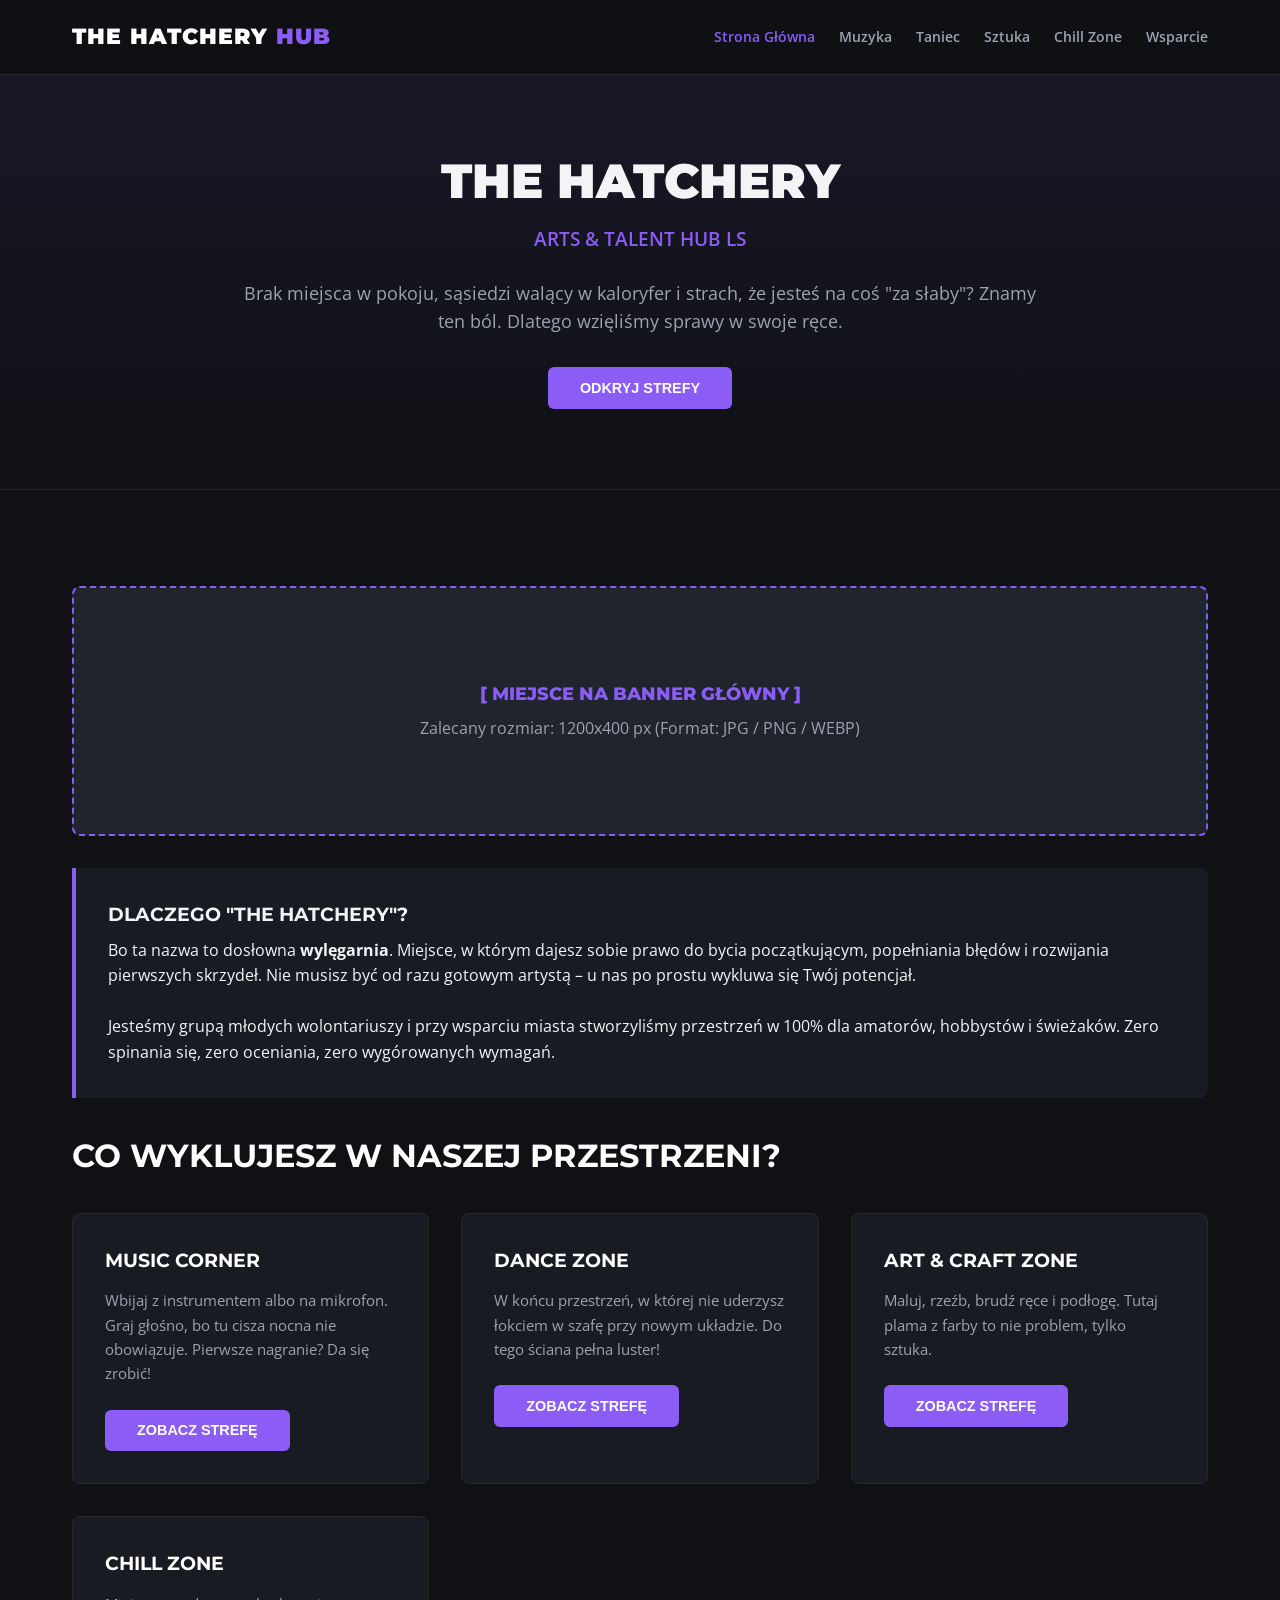
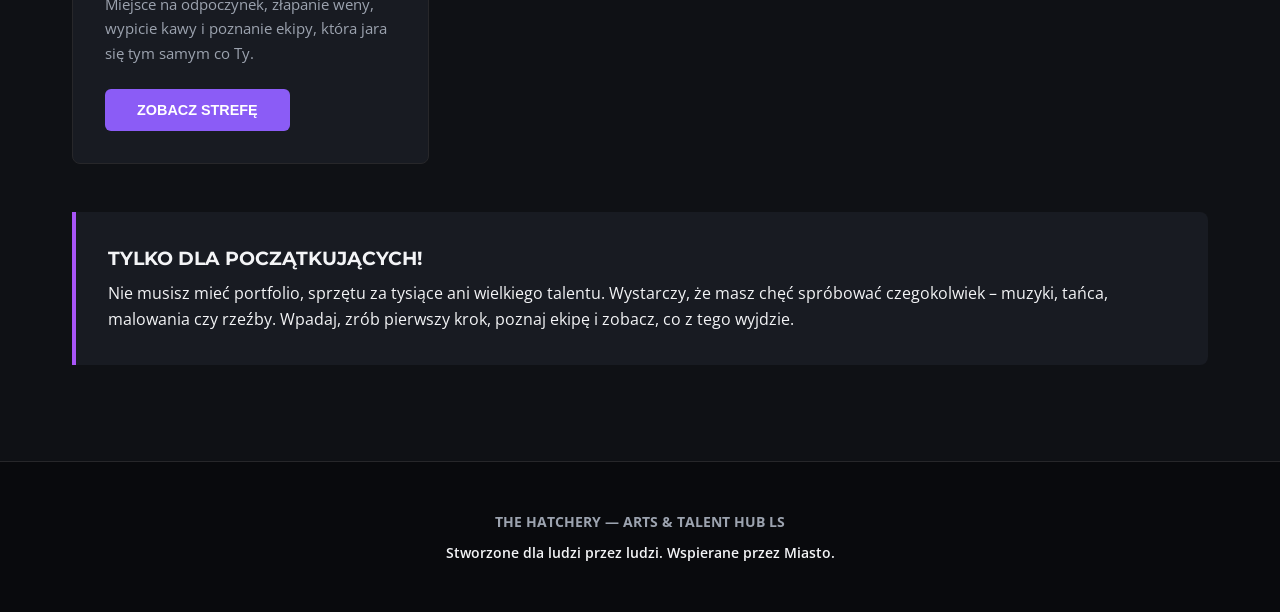
==== hatchery.html @ 0cee9ce8 "Add files via upload" ====
<!DOCTYPE html>
<html lang="pl">
<head>
    <meta charset="UTF-8">
    <meta name="viewport" content="width=device-width, initial-scale=1.0">
    <title>THE HATCHERY — Arts & Talent Hub LS</title>
    <!-- Google Fonts -->
    <link rel="preconnect" href="https://fonts.googleapis.com">
    <link rel="preconnect" href="https://fonts.gstatic.com" crossorigin>
    <link href="https://fonts.googleapis.com/css2?family=Montserrat:wght@400;600;800;900&family=Open+Sans:wght@400;600&display=swap" rel="stylesheet">
    
    <style>
        /* --- CSS STYLES --- */
        :root {
            --bg-color: #0f1115;
            --card-bg: #181b22;
            --accent-purple: #8b5cf6;
            --accent-purple-hover: #7c3aed;
            --text-main: #f3f4f6;
            --text-muted: #9ca3af;
            --border-color: #27272a;
        }

        * {
            box-sizing: border-box;
            margin: 0;
            padding: 0;
        }

        body {
            font-family: 'Open Sans', sans-serif;
            background-color: var(--bg-color);
            color: var(--text-main);
            line-height: 1.6;
            display: flex;
            flex-direction: column;
            min-height: 100vh;
        }

        h1, h2, h3, h4, .logo {
            font-family: 'Montserrat', sans-serif;
            text-transform: uppercase;
        }

        /* --- NAVIGATION --- */
        header {
            background-color: rgba(15, 17, 21, 0.95);
            position: sticky;
            top: 0;
            z-index: 100;
            border-bottom: 1px solid var(--border-color);
            backdrop-filter: blur(10px);
        }

        .nav-container {
            max-width: 1200px;
            margin: 0 auto;
            display: flex;
            justify-content: space-between;
            align-items: center;
            padding: 1.2rem 2rem;
        }

        .logo {
            font-weight: 900;
            font-size: 1.4rem;
            letter-spacing: 1px;
            color: #fff;
        }

        .logo span {
            color: var(--accent-purple);
        }

        .nav-links {
            display: flex;
            list-style: none;
            gap: 1.5rem;
        }

        .nav-links a {
            color: var(--text-muted);
            text-decoration: none;
            font-weight: 600;
            font-size: 0.9rem;
            transition: color 0.3s ease;
            cursor: pointer;
        }

        .nav-links a:hover,
        .nav-links a.active {
            color: var(--accent-purple);
        }

        /* --- HERO SECTION --- */
        .hero {
            padding: 5rem 2rem;
            text-align: center;
            background: linear-gradient(180deg, rgba(139,92,246,0.08) 0%, rgba(15,17,21,1) 100%);
            border-bottom: 1px solid var(--border-color);
        }

        .hero-content {
            max-width: 800px;
            margin: 0 auto;
        }

        .hero h1 {
            font-size: 3rem;
            font-weight: 900;
            margin-bottom: 1rem;
            line-height: 1.1;
        }

        .hero p.tagline {
            font-size: 1.2rem;
            color: var(--accent-purple);
            font-weight: 600;
            margin-bottom: 1.5rem;
        }

        .hero p.desc {
            color: var(--text-muted);
            font-size: 1.1rem;
            margin-bottom: 2rem;
        }

        .btn {
            display: inline-block;
            background-color: var(--accent-purple);
            color: #fff;
            font-weight: 800;
            padding: 0.8rem 2rem;
            border-radius: 6px;
            text-decoration: none;
            text-transform: uppercase;
            font-size: 0.9rem;
            transition: background 0.3s ease;
            cursor: pointer;
            border: none;
        }

        .btn:hover {
            background-color: var(--accent-purple-hover);
        }

        /* --- BANNER PLACEHOLDER --- */
        .banner-placeholder {
            width: 100%;
            height: 250px;
            background-color: #1f242d;
            border: 2px dashed var(--accent-purple);
            border-radius: 8px;
            display: flex;
            flex-direction: column;
            justify-content: center;
            align-items: center;
            color: var(--text-muted);
            margin: 2rem 0;
            text-align: center;
            padding: 1rem;
        }

        .banner-placeholder span {
            font-family: 'Montserrat', sans-serif;
            font-weight: 800;
            color: var(--accent-purple);
            font-size: 1.1rem;
            margin-bottom: 0.5rem;
            text-transform: uppercase;
        }

        /* --- MAIN CONTENT & TABS --- */
        .container {
            max-width: 1200px;
            margin: 0 auto;
            padding: 4rem 2rem;
            flex: 1;
        }

        .tab-content {
            display: none;
            animation: fadeIn 0.4s ease-in-out;
        }

        .tab-content.active {
            display: block;
        }

        @keyframes fadeIn {
            from { opacity: 0; transform: translateY(10px); }
            to { opacity: 1; transform: translateY(0); }
        }

        /* --- CARDS & GRID --- */
        .grid {
            display: grid;
            grid-template-columns: repeat(auto-fit, minmax(280px, 1fr));
            gap: 2rem;
            margin-top: 2rem;
        }

        .card {
            background-color: var(--card-bg);
            border: 1px solid var(--border-color);
            border-radius: 8px;
            padding: 2rem;
            transition: transform 0.3s ease, border-color 0.3s ease;
        }

        .card:hover {
            transform: translateY(-5px);
            border-color: var(--accent-purple);
        }

        .card h3 {
            margin-bottom: 0.8rem;
            color: #fff;
        }

        .card p {
            color: var(--text-muted);
            font-size: 0.95rem;
            margin-bottom: 1.5rem;
        }

        /* --- SECTION HEADINGS --- */
        .section-title {
            font-size: 2rem;
            margin-bottom: 1rem;
            color: #fff;
        }

        .section-subtitle {
            color: var(--text-muted);
            margin-bottom: 2rem;
            font-size: 1.1rem;
        }

        .highlight-box {
            background-color: var(--card-bg);
            border-left: 4px solid var(--accent-purple);
            padding: 2rem;
            margin: 2rem 0;
            border-radius: 0 8px 8px 0;
        }

        .highlight-box h3 {
            margin-bottom: 0.5rem;
        }

        ul.feature-list {
            list-style: none;
            margin-top: 1rem;
        }

        ul.feature-list li {
            position: relative;
            padding-left: 1.8rem;
            margin-bottom: 0.8rem;
            color: var(--text-main);
        }

        ul.feature-list li::before {
            content: "-";
            position: absolute;
            left: 0;
            color: var(--accent-purple);
            font-weight: bold;
            font-size: 1.2rem;
        }

        /* --- FOOTER --- */
        footer {
            background-color: #090a0d;
            border-top: 1px solid var(--border-color);
            padding: 3rem 2rem;
            text-align: center;
            color: var(--text-muted);
            font-size: 0.9rem;
        }

        footer p.support {
            margin-top: 0.5rem;
            color: var(--text-main);
            font-weight: 600;
        }

        /* --- RESPONSIVE --- */
        @media (max-width: 768px) {
            .nav-container {
                flex-direction: column;
                gap: 1rem;
            }
            .nav-links {
                flex-wrap: wrap;
                justify-content: center;
                gap: 1rem;
            }
            .hero h1 {
                font-size: 2.2rem;
            }
        }
    </style>
</head>
<body>

    <!-- NAVIGATION -->
    <header>
        <div class="nav-container">
            <div class="logo">THE HATCHERY <span>HUB</span></div>
            <ul class="nav-links">
                <li><a class="nav-btn active" onclick="openTab('home')">Strona Główna</a></li>
                <li><a class="nav-btn" onclick="openTab('music')">Muzyka</a></li>
                <li><a class="nav-btn" onclick="openTab('dance')">Taniec</a></li>
                <li><a class="nav-btn" onclick="openTab('art')">Sztuka</a></li>
                <li><a class="nav-btn" onclick="openTab('chill')">Chill Zone</a></li>
                <li><a class="nav-btn" onclick="openTab('support')">Wsparcie</a></li>
            </ul>
        </div>
    </header>

    <!-- HERO SECTION -->
    <section class="hero">
        <div class="hero-content">
            <h1>THE HATCHERY</h1>
            <p class="tagline">ARTS & TALENT HUB LS</p>
            <p class="desc">Brak miejsca w pokoju, sąsiedzi walący w kaloryfer i strach, że jesteś na coś "za słaby"? Znamy ten ból. Dlatego wzięliśmy sprawy w swoje ręce.</p>
            <button class="btn" onclick="openTab('music')">Odkryj Strefy</button>
        </div>
    </section>

    <!-- MAIN CONTAINER -->
    <div class="container">

        <!-- TAB: HOME -->
        <div id="home" class="tab-content active">
            
            <!-- BANNER PLACEHOLDER: MAIN HOME -->
            <div class="banner-placeholder">
                <span>[ MIEJSCE NA BANNER GŁÓWNY ]</span>
                <p>Zalecany rozmiar: 1200x400 px (Format: JPG / PNG / WEBP)</p>
            </div>

            <div class="highlight-box">
                <h3>Dlaczego "The Hatchery"?</h3>
                <p>Bo ta nazwa to dosłowna <strong>wylęgarnia</strong>. Miejsce, w którym dajesz sobie prawo do bycia początkującym, popełniania błędów i rozwijania pierwszych skrzydeł. Nie musisz być od razu gotowym artystą – u nas po prostu wykluwa się Twój potencjał.</p>
                <br>
                <p>Jesteśmy grupą młodych wolontariuszy i przy wsparciu miasta stworzyliśmy przestrzeń w 100% dla amatorów, hobbystów i świeżaków. Zero spinania się, zero oceniania, zero wygórowanych wymagań.</p>
            </div>

            <h2 class="section-title">Co wyklujesz w naszej przestrzeni?</h2>
            <div class="grid">
                <div class="card">
                    <h3>Music Corner</h3>
                    <p>Wbijaj z instrumentem albo na mikrofon. Graj głośno, bo tu cisza nocna nie obowiązuje. Pierwsze nagranie? Da się zrobić!</p>
                    <button class="btn" onclick="openTab('music')">Zobacz Strefę</button>
                </div>
                <div class="card">
                    <h3>Dance Zone</h3>
                    <p>W końcu przestrzeń, w której nie uderzysz łokciem w szafę przy nowym układzie. Do tego ściana pełna luster!</p>
                    <button class="btn" onclick="openTab('dance')">Zobacz Strefę</button>
                </div>
                <div class="card">
                    <h3>Art & Craft Zone</h3>
                    <p>Maluj, rzeźb, brudź ręce i podłogę. Tutaj plama z farby to nie problem, tylko sztuka.</p>
                    <button class="btn" onclick="openTab('art')">Zobacz Strefę</button>
                </div>
                <div class="card">
                    <h3>Chill Zone</h3>
                    <p>Miejsce na odpoczynek, złapanie weny, wypicie kawy i poznanie ekipy, która jara się tym samym co Ty.</p>
                    <button class="btn" onclick="openTab('chill')">Zobacz Strefę</button>
                </div>
            </div>

            <div class="highlight-box" style="margin-top: 3rem; border-color: #a855f7;">
                <h3>Tylko dla początkujących!</h3>
                <p>Nie musisz mieć portfolio, sprzętu za tysiące ani wielkiego talentu. Wystarczy, że masz chęć spróbować czegokolwiek – muzyki, tańca, malowania czy rzeźby. Wpadaj, zrób pierwszy krok, poznaj ekipę i zobacz, co z tego wyjdzie.</p>
            </div>
        </div>

        <!-- TAB: MUSIC -->
        <div id="music" class="tab-content">
            <h2 class="section-title">Music Corner</h2>
            <p class="section-subtitle">Twoja przestrzeń do hałasowania. Bez narzekania sąsiadów.</p>
            
            <!-- BANNER PLACEHOLDER: MUSIC -->
            <div class="banner-placeholder">
                <span>[ MIEJSCE NA BANNER - STREFA MUZYCZNA ]</span>
                <p>Zalecany rozmiar: 1200x350 px</p>
            </div>

            <p>Wbijaj z własnym instrumentem albo skorzystaj z tego, co mamy na miejscu. Graj głośno, eksperymentuj i szukaj swojego brzmienia. Cisza nocna u nas nie obowiązuje!</p>
            
            <div class="grid" style="margin-top: 2rem;">
                <div class="card">
                    <h3>Pierwsze Nagranie</h3>
                    <p>Chcesz usłyszeć swój wokal lub gitarę na głośnikach? Pomagamy zarejestrować pierwsze ścieżki bez presji.</p>
                </div>
                <div class="card">
                    <h3>Produkcja Muzyczna</h3>
                    <p>Jeżeli jesteś początkującym producentem – wpadaj! Zmontuj bit, przetestuj odsłuch i skonsultuj pomysły z innymi.</p>
                </div>
                <div class="card">
                    <h3>Jam Sessions</h3>
                    <p>Poznawaj innych grajków, łącz siły i twórz muzykę w luźnej atmosferze.</p>
                </div>
            </div>
        </div>

        <!-- TAB: DANCE -->
        <div id="dance" class="tab-content">
            <h2 class="section-title">Dance Zone</h2>
            <p class="section-subtitle">W końcu przestrzeń, w której nie uderzysz łokciem w szafę.</p>
            
            <!-- BANNER PLACEHOLDER: DANCE -->
            <div class="banner-placeholder">
                <span>[ MIEJSCE NA BANNER - STREFA TANECZNA ]</span>
                <p>Zalecany rozmiar: 1200x350 px</p>
            </div>

            <p>Niezależnie od tego, czy ćwiczysz hip-hop, shuffle, układ z TikToka czy taniec współczesny – potrzebujesz miejsca i pełnej swobody ruchu.</p>
            
            <div class="highlight-box">
                <h3>Co u nas znajdziesz?</h3>
                <ul class="feature-list">
                    <li><strong>Ściana pełna luster</strong> — widok na każdy krok, by szlifować ruchy.</li>
                    <li><strong>Nagłośnienie Bluetooth</strong> — podłączasz telefon i puszczasz swoją nutę.</li>
                    <li><strong>Pełna swoboda</strong> — zero profesjonalnych ocen, trenujesz we własnym tempie.</li>
                </ul>
            </div>
        </div>

        <!-- TAB: ART -->
        <div id="art" class="tab-content">
            <h2 class="section-title">Art & Craft Zone</h2>
            <p class="section-subtitle">Maluj, rzeźb, brudź ręce i podłogę. Tutaj plama z farby to nie problem, tylko sztuka.</p>
            
            <!-- BANNER PLACEHOLDER: ART -->
            <div class="banner-placeholder">
                <span>[ MIEJSCE NA BANNER - STREFA SZTUKI ]</span>
                <p>Zalecany rozmiar: 1200x350 px</p>
            </div>

            <p>Masz dość uważania, żeby nie zabrudzić biurka w pokoju? W Art & Craft Zone możesz w pełni wejść w proces twórczy.</p>
            
            <div class="grid" style="margin-top: 2rem;">
                <div class="card">
                    <h3>Malarstwo & Rysunek</h3>
                    <p>Sztalugi, płótna, szkicowniki – złap za pędzel, węgiel lub farbę.</p>
                </div>
                <div class="card">
                    <h3>Rzeźba & Plastika</h3>
                    <p>Praca z gliną, masami plastycznymi i formowaniem przestrzennych kształtów.</p>
                </div>
                <div class="card">
                    <h3>Upcycling & DIY</h3>
                    <p>Daj drugie życie starym ubraniom lub przedmiotom – przerabiaj po swojemu.</p>
                </div>
            </div>
        </div>

        <!-- TAB: CHILL -->
        <div id="chill" class="tab-content">
            <h2 class="section-title">Chill Zone</h2>
            <p class="section-subtitle">Zresetuj głowę, złap wencję i poznaj ludzi takich jak Ty.</p>
            
            <!-- BANNER PLACEHOLDER: CHILL -->
            <div class="banner-placeholder">
                <span>[ MIEJSCE NA BANNER - STREFA CHILL ]</span>
                <p>Zalecany rozmiar: 1200x350 px</p>
            </div>

            <p>Sztuka to nie tylko praca – to też rozmowy, inspiracje i po prostu spędzanie czasu razem. Chill Zone to serce The Hatchery.</p>
            
            <div class="highlight-box">
                <h3>Klimat w Chill Zone:</h3>
                <ul class="feature-list">
                    <li>Wygodne kanapy i pufy do odcięcia się od świata.</li>
                    <li>Kącik z dobrą kawą i herbatą.</li>
                    <li>Tablica Inspiracji – szukasz wokalisty do bitu albo kogoś do malowania? Zostaw info!</li>
                </ul>
            </div>
        </div>

        <!-- TAB: SUPPORT -->
        <div id="support" class="tab-content">
            <h2 class="section-title">Chcesz wspomóc nas w działaniach?</h2>
            <p class="section-subtitle">Tworzymy to miejsce wspólnie.</p>
            
            <div class="grid">
                <div class="card">
                    <h3>Zostań Wolontariuszem / Mentorem</h3>
                    <p>Masz już jakieś doświadczenie albo po prostu chcesz pomóc w ogarnianiu przestrzeni? Wspieraj początkujących i dołącz do naszej ekipy.</p>
                </div>
                <div class="card">
                    <h3>Wsparcie Materialne</h3>
                    <p>Jeżeli chcesz wspomóc nas w sposób materialny – zapraszamy do kontaktu. <strong>Nie przyjmujemy jednak środków finansowych, a jedynie potrzebny sprzęt</strong> (instrumenty, sztalugi, nagłośnienie, materiały plastyczne).</p>
                </div>
            </div>
        </div>

    </div>

    <!-- FOOTER -->
    <footer>
        <p><strong>THE HATCHERY — ARTS & TALENT HUB LS</strong></p>
        <p class="support">Stworzone dla ludzi przez ludzi. Wspierane przez Miasto.</p>
    </footer>

    <!-- JAVASCRIPT FOR TABS -->
    <script>
        function openTab(tabName) {
            // Hide all tab contents
            const contents = document.querySelectorAll('.tab-content');
            contents.forEach(content => content.classList.remove('active'));

            // Remove active class from all nav links
            const navBtns = document.querySelectorAll('.nav-btn');
            navBtns.forEach(btn => btn.classList.remove('active'));

            // Show selected tab
            document.getElementById(tabName).classList.add('active');

            // Set active class on navbar link if applicable
            navBtns.forEach(btn => {
                if(btn.getAttribute('onclick').includes(tabName)) {
                    btn.classList.add('active');
                }
            });

            // Scroll smoothly to top of content
            window.scrollTo({top: 0, behavior: 'smooth'});
        }
    </script>
</body>
</html>
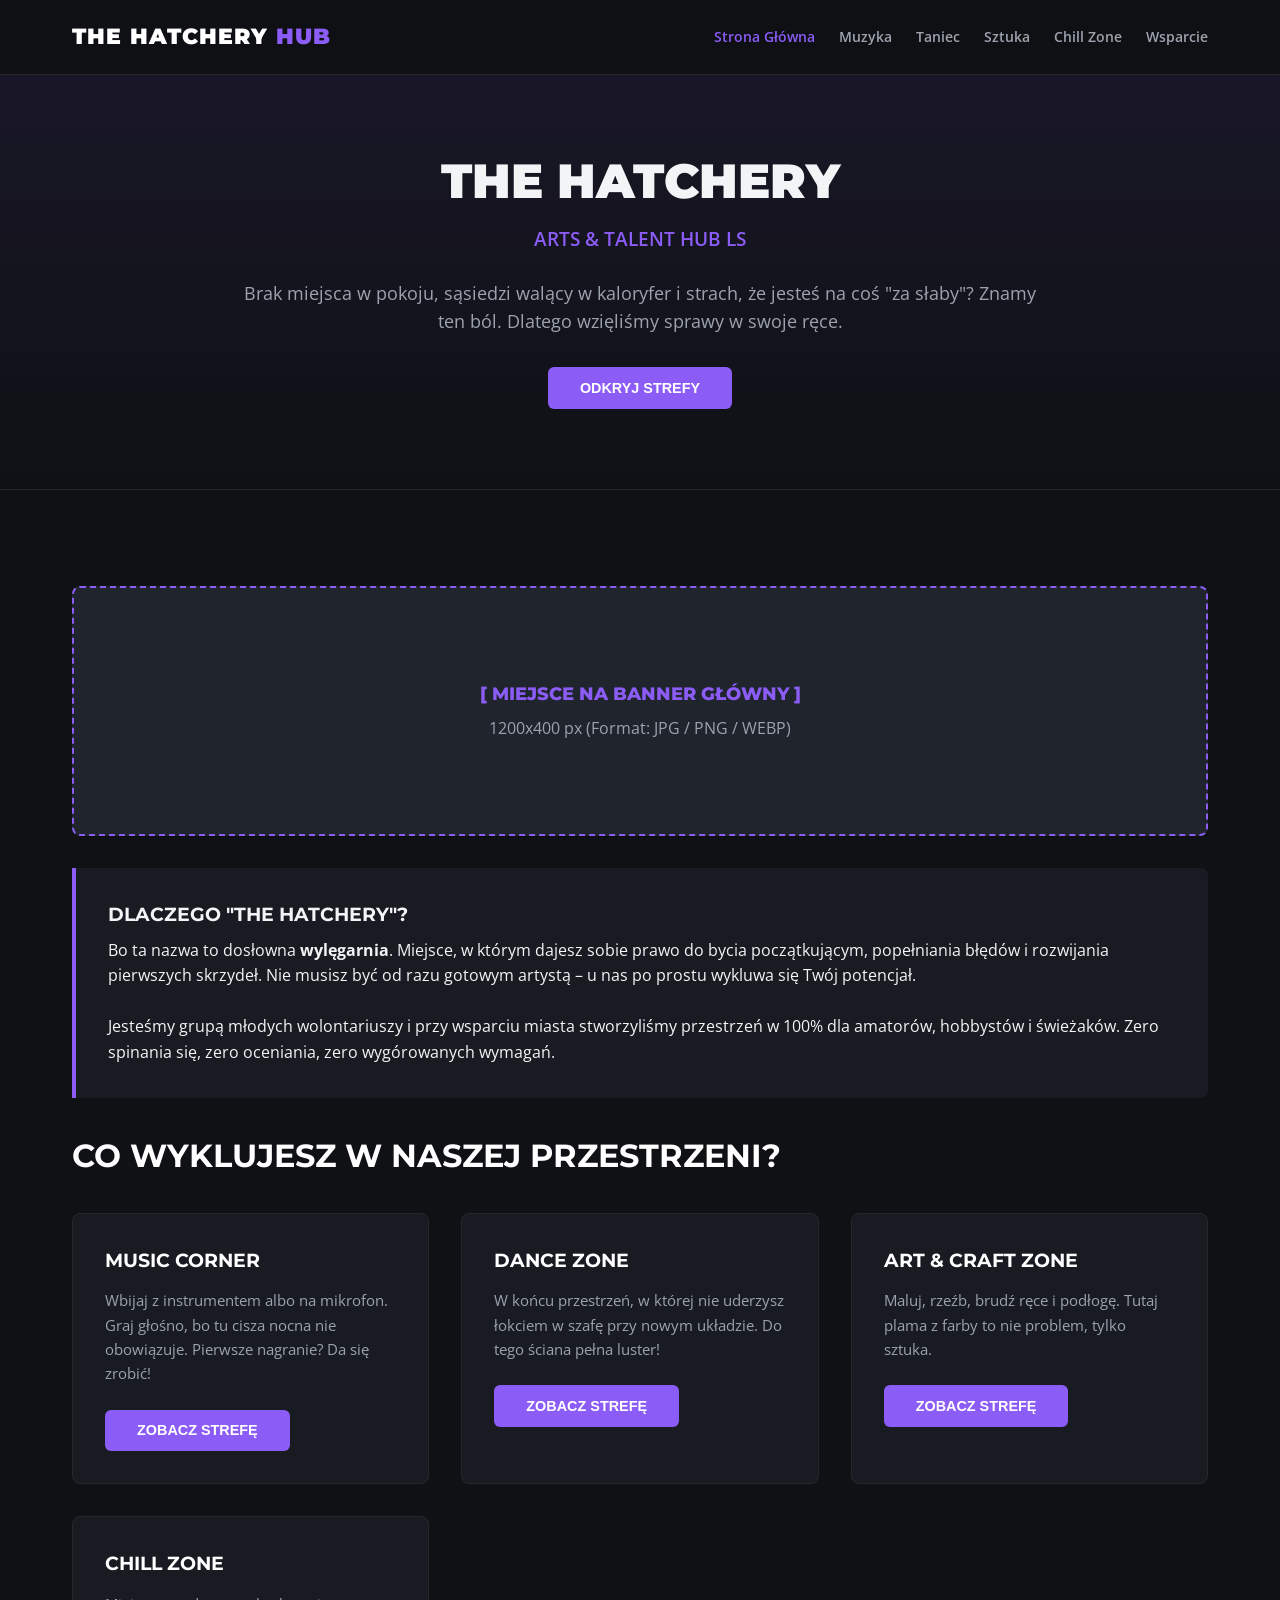
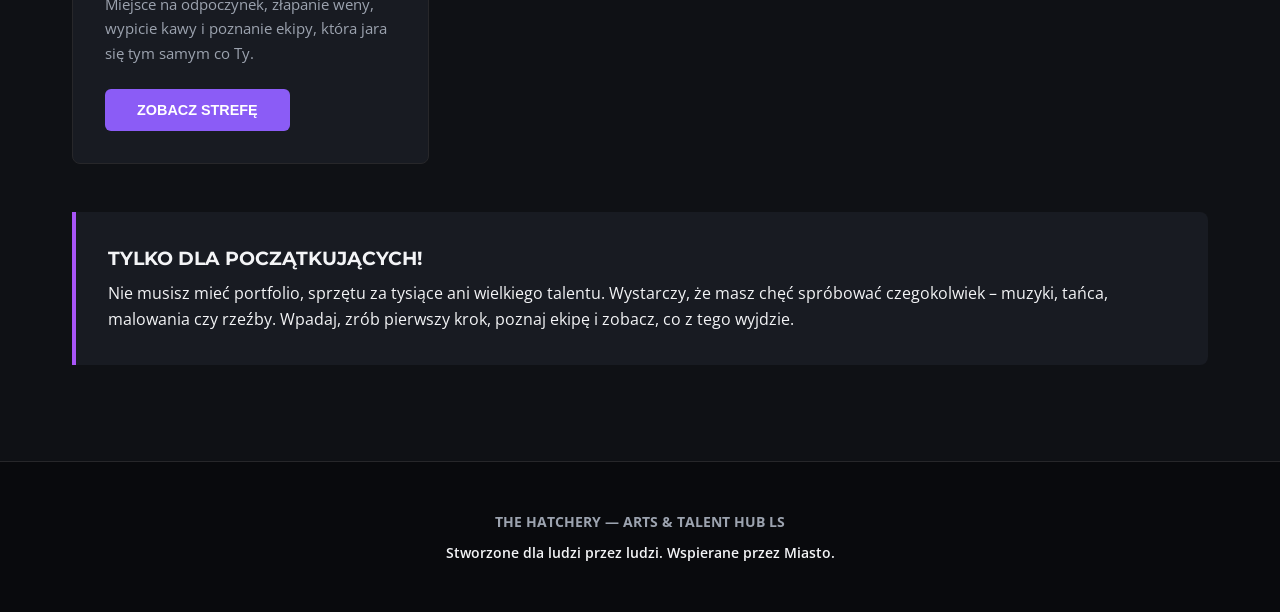
==== commit a43783ff: "Update hatchery.html" ====
--- a/hatchery.html
+++ b/hatchery.html
@@ -339,7 +339,7 @@
             <!-- BANNER PLACEHOLDER: MAIN HOME -->
             <div class="banner-placeholder">
                 <span>[ MIEJSCE NA BANNER GŁÓWNY ]</span>
-                <p>Zalecany rozmiar: 1200x400 px (Format: JPG / PNG / WEBP)</p>
+                <p>1200x400 px (Format: JPG / PNG / WEBP)</p>
             </div>
 
             <div class="highlight-box">
@@ -387,7 +387,7 @@
             <!-- BANNER PLACEHOLDER: MUSIC -->
             <div class="banner-placeholder">
                 <span>[ MIEJSCE NA BANNER - STREFA MUZYCZNA ]</span>
-                <p>Zalecany rozmiar: 1200x350 px</p>
+                <p>1200x350 px</p>
             </div>
 
             <p>Wbijaj z własnym instrumentem albo skorzystaj z tego, co mamy na miejscu. Graj głośno, eksperymentuj i szukaj swojego brzmienia. Cisza nocna u nas nie obowiązuje!</p>
@@ -416,7 +416,7 @@
             <!-- BANNER PLACEHOLDER: DANCE -->
             <div class="banner-placeholder">
                 <span>[ MIEJSCE NA BANNER - STREFA TANECZNA ]</span>
-                <p>Zalecany rozmiar: 1200x350 px</p>
+                <p>1200x350 px</p>
             </div>
 
             <p>Niezależnie od tego, czy ćwiczysz hip-hop, shuffle, układ z TikToka czy taniec współczesny – potrzebujesz miejsca i pełnej swobody ruchu.</p>
@@ -439,7 +439,7 @@
             <!-- BANNER PLACEHOLDER: ART -->
             <div class="banner-placeholder">
                 <span>[ MIEJSCE NA BANNER - STREFA SZTUKI ]</span>
-                <p>Zalecany rozmiar: 1200x350 px</p>
+                <p>1200x350 px</p>
             </div>
 
             <p>Masz dość uważania, żeby nie zabrudzić biurka w pokoju? W Art & Craft Zone możesz w pełni wejść w proces twórczy.</p>
@@ -468,7 +468,7 @@
             <!-- BANNER PLACEHOLDER: CHILL -->
             <div class="banner-placeholder">
                 <span>[ MIEJSCE NA BANNER - STREFA CHILL ]</span>
-                <p>Zalecany rozmiar: 1200x350 px</p>
+                <p>1200x350 px</p>
             </div>
 
             <p>Sztuka to nie tylko praca – to też rozmowy, inspiracje i po prostu spędzanie czasu razem. Chill Zone to serce The Hatchery.</p>
@@ -534,4 +534,4 @@
         }
     </script>
 </body>
-</html>+</html>
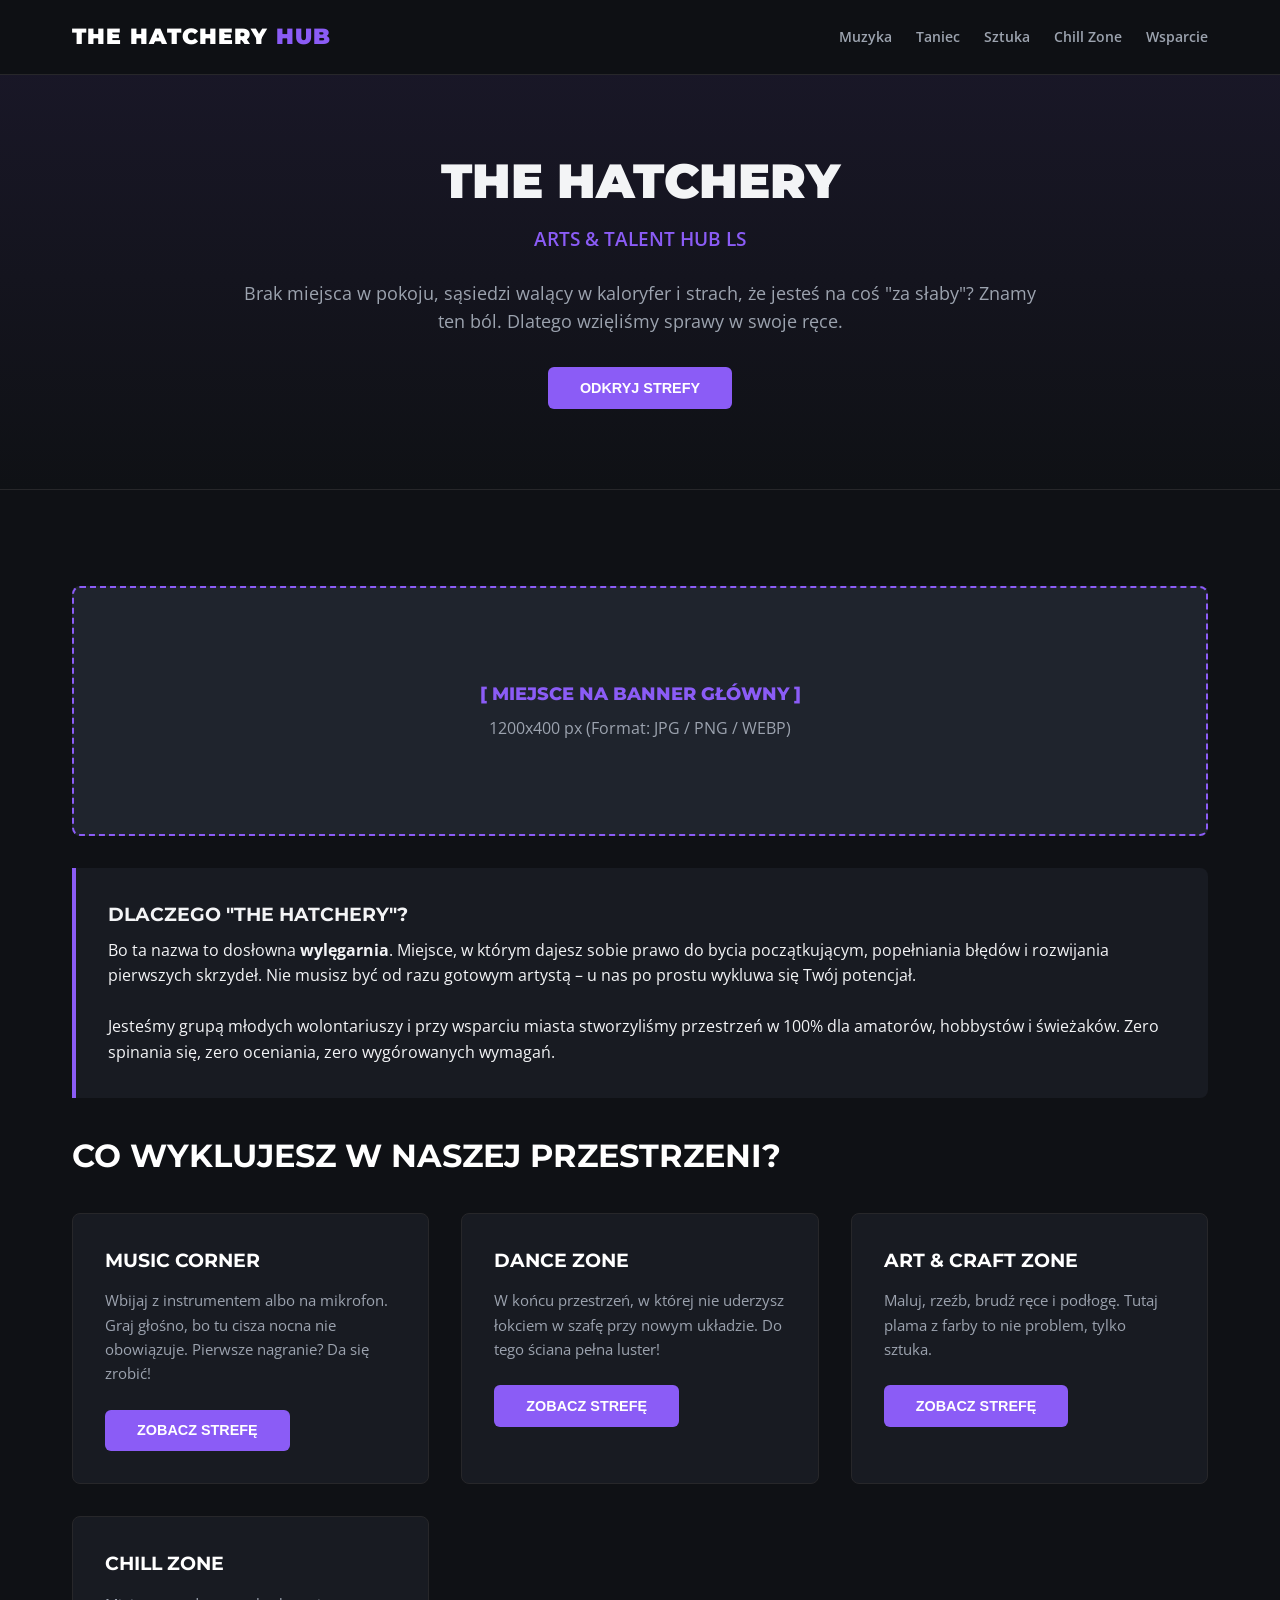
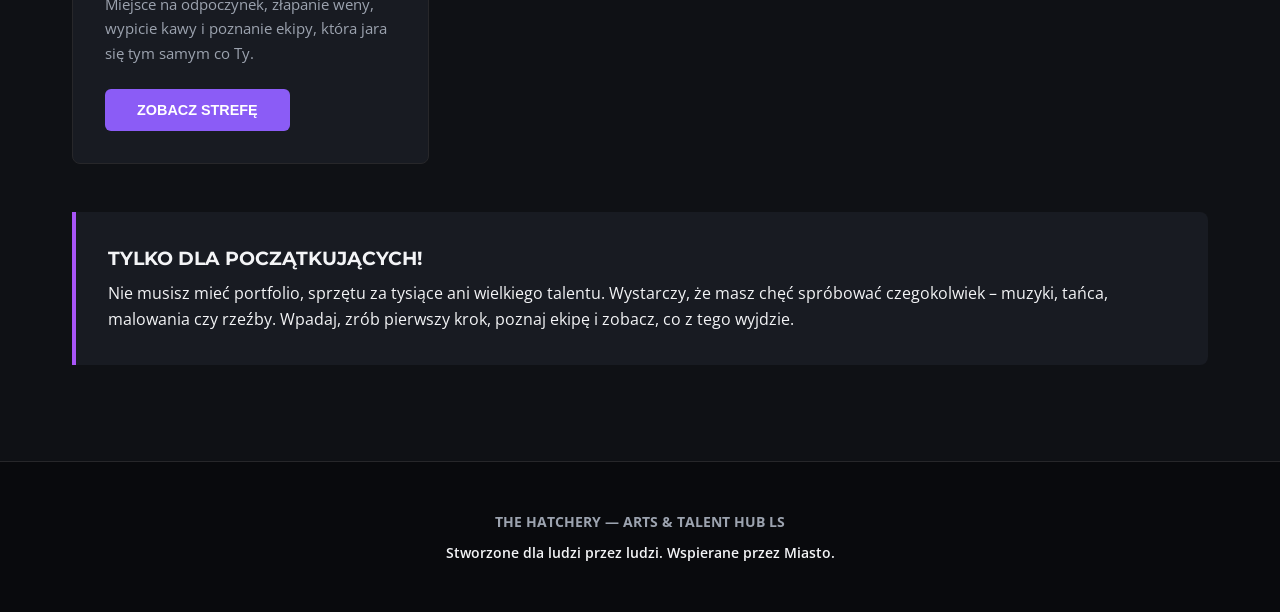
==== commit 5cf52cbc: "Update hatchery.html" ====
--- a/hatchery.html
+++ b/hatchery.html
@@ -308,9 +308,8 @@
     <!-- NAVIGATION -->
     <header>
         <div class="nav-container">
-            <div class="logo">THE HATCHERY <span>HUB</span></div>
+            <div class="logo"><a class="nav-btn active" onclick="openTab('home')">THE HATCHERY <span>HUB</span></a></div>
             <ul class="nav-links">
-                <li><a class="nav-btn active" onclick="openTab('home')">Strona Główna</a></li>
                 <li><a class="nav-btn" onclick="openTab('music')">Muzyka</a></li>
                 <li><a class="nav-btn" onclick="openTab('dance')">Taniec</a></li>
                 <li><a class="nav-btn" onclick="openTab('art')">Sztuka</a></li>
@@ -463,7 +462,7 @@
         <!-- TAB: CHILL -->
         <div id="chill" class="tab-content">
             <h2 class="section-title">Chill Zone</h2>
-            <p class="section-subtitle">Zresetuj głowę, złap wencję i poznaj ludzi takich jak Ty.</p>
+            <p class="section-subtitle">Zresetuj głowę, złap wene i poznaj ludzi takich jak Ty.</p>
             
             <!-- BANNER PLACEHOLDER: CHILL -->
             <div class="banner-placeholder">
